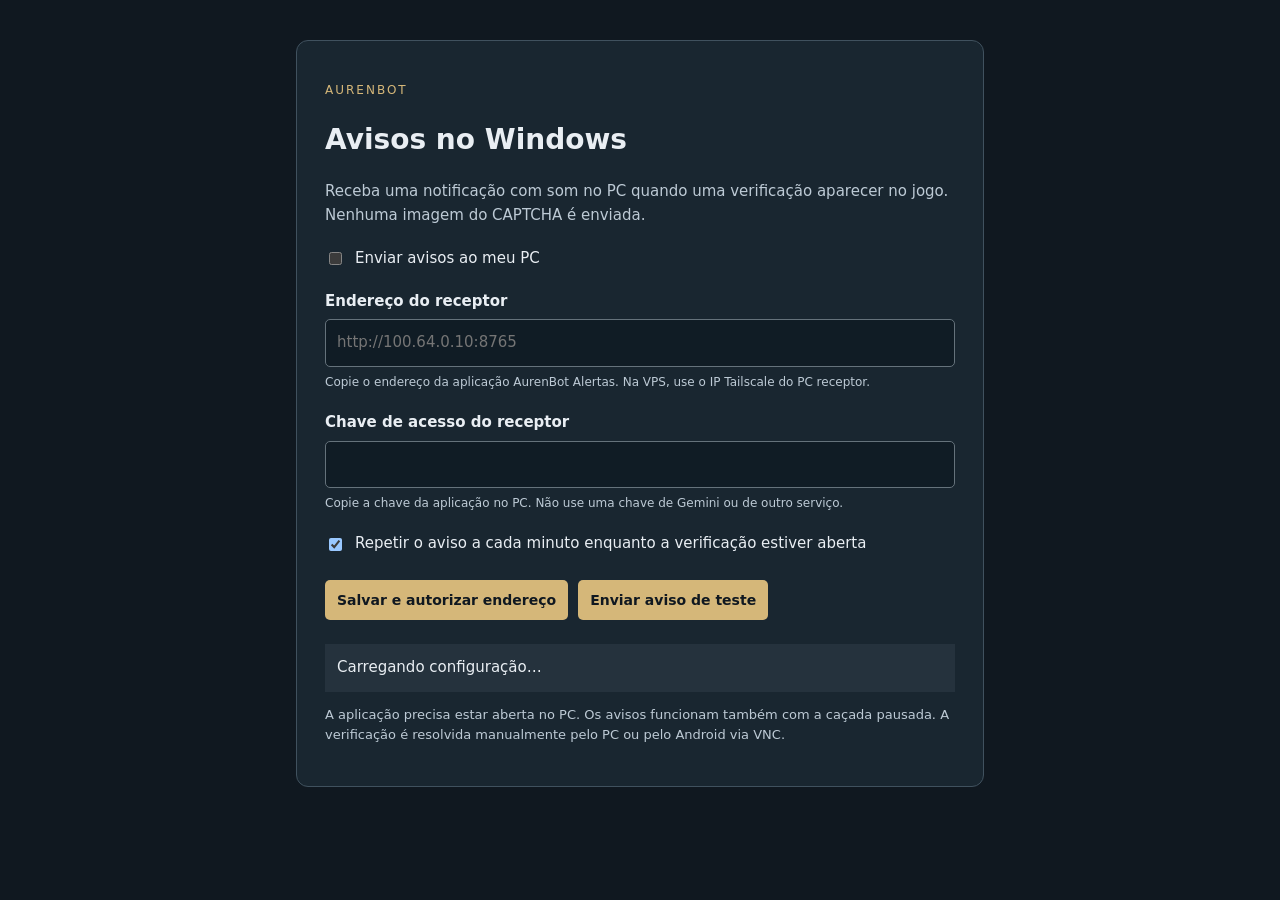
==== notificacoes.html @ 54e7d8a2 "feat: adiciona receptor Windows e avisos de verificação pela rede (3.3.20)" ====
<!doctype html>
<html lang="pt-BR"><head><meta charset="utf-8"><meta name="viewport" content="width=device-width,initial-scale=1"><title>AurenBot — avisos no Windows</title><link rel="stylesheet" href="notificacoes.css"><script src="notificacoes.js" defer></script></head><body><main><p class="eyebrow">AURENBOT</p><h1>Avisos no Windows</h1><p>Receba uma notificação com som no PC quando uma verificação aparecer no jogo. Nenhuma imagem do CAPTCHA é enviada.</p><form id="config"><label class="check"><input id="ativadas" type="checkbox"> Enviar avisos ao meu PC</label><label for="endereco">Endereço do receptor</label><input id="endereco" type="url" placeholder="http://100.64.0.10:8765" autocomplete="off"><small>Copie o endereço da aplicação AurenBot Alertas. Na VPS, use o IP Tailscale do PC receptor.</small><label for="chave">Chave de acesso do receptor</label><input id="chave" type="password" autocomplete="off"><small>Copie a chave da aplicação no PC. Não use uma chave de Gemini ou de outro serviço.</small><label class="check"><input id="repetir" type="checkbox" checked> Repetir o aviso a cada minuto enquanto a verificação estiver aberta</label><div class="actions"><button type="submit">Salvar e autorizar endereço</button><button id="testar" type="button">Enviar aviso de teste</button></div></form><output id="status" role="status">Carregando configuração…</output><p class="note">A aplicação precisa estar aberta no PC. Os avisos funcionam também com a caçada pausada. A verificação é resolvida manualmente pelo PC ou pelo Android via VNC.</p></main></body></html>
---- notificacoes.css ----
:root{font:15px/1.55 system-ui;color:#e9eef3;background:#101820;color-scheme:dark}body{margin:0}main{max-width:630px;margin:40px auto;padding:28px;background:#192630;border:1px solid #40515e;border-radius:12px}.eyebrow{color:#d5b779;letter-spacing:2px;font-size:12px}h1{font-size:28px}label{display:block;margin:20px 0 6px;font-weight:600}input{box-sizing:border-box;width:100%;padding:11px;background:#101c25;color:white;border:1px solid #65727b;border-radius:5px;font:inherit}.check{display:flex;align-items:center;gap:10px;font-weight:400}.check input{width:auto}.actions{display:flex;gap:10px;flex-wrap:wrap;margin:24px 0}button{font:600 14px system-ui;border:0;border-radius:5px;background:#d5b779;color:#101820;padding:12px;cursor:pointer}small,.note,p{color:#bdcad5}small{display:block;margin-top:6px;font-size:12px}output{display:block;background:#25323d;min-height:24px;padding:12px;white-space:pre-wrap}.note{font-size:13px}@media(max-width:700px){main{margin:12px;padding:20px}}
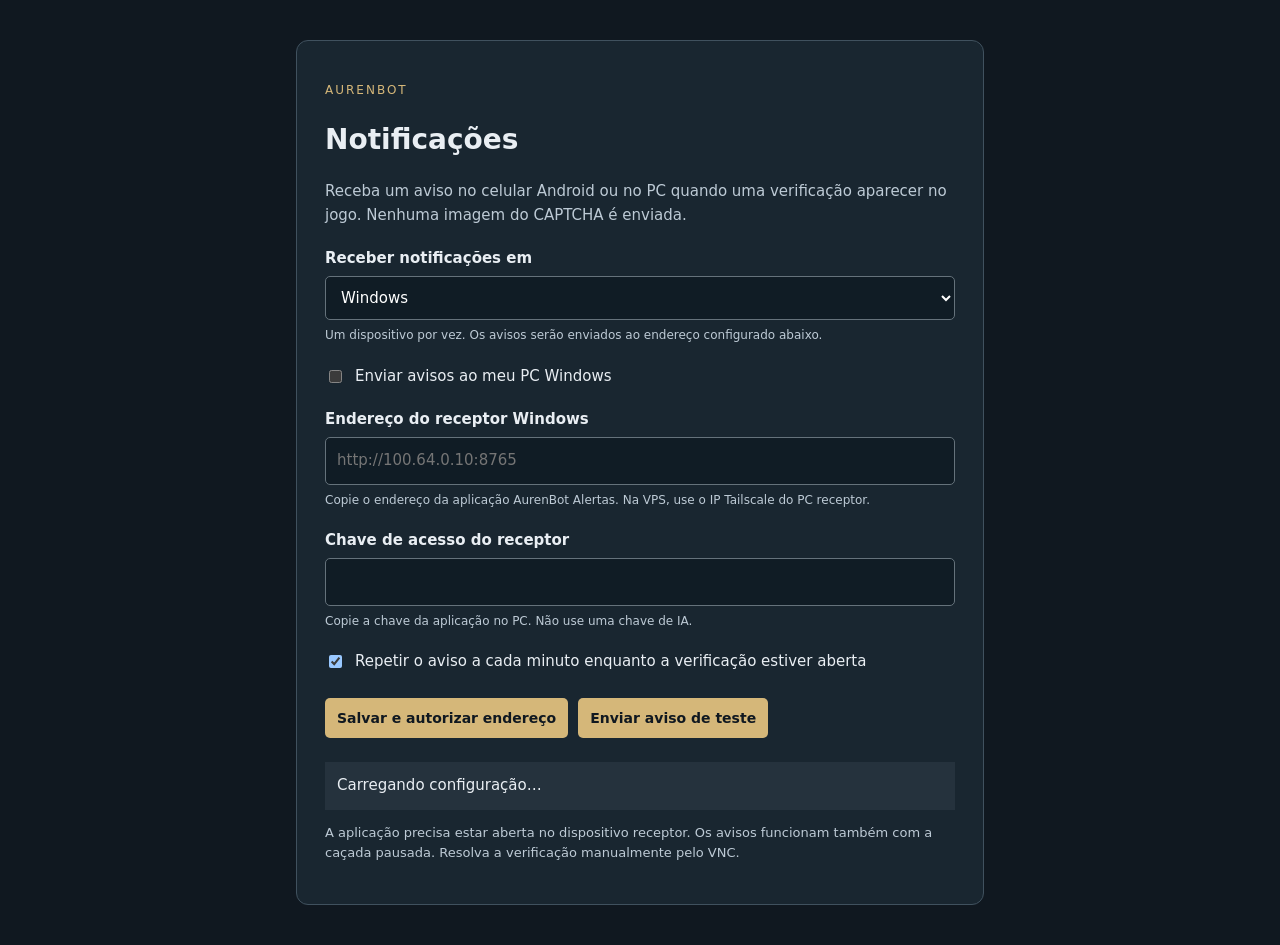
==== commit f1f1ed18: "feat: adiciona menu Android nas notificações da extensão (3.3.22)" ====
--- a/notificacoes.html
+++ b/notificacoes.html
@@ -1,2 +1,34 @@
 <!doctype html>
-<html lang="pt-BR"><head><meta charset="utf-8"><meta name="viewport" content="width=device-width,initial-scale=1"><title>AurenBot — avisos no Windows</title><link rel="stylesheet" href="notificacoes.css"><script src="notificacoes.js" defer></script></head><body><main><p class="eyebrow">AURENBOT</p><h1>Avisos no Windows</h1><p>Receba uma notificação com som no PC quando uma verificação aparecer no jogo. Nenhuma imagem do CAPTCHA é enviada.</p><form id="config"><label class="check"><input id="ativadas" type="checkbox"> Enviar avisos ao meu PC</label><label for="endereco">Endereço do receptor</label><input id="endereco" type="url" placeholder="http://100.64.0.10:8765" autocomplete="off"><small>Copie o endereço da aplicação AurenBot Alertas. Na VPS, use o IP Tailscale do PC receptor.</small><label for="chave">Chave de acesso do receptor</label><input id="chave" type="password" autocomplete="off"><small>Copie a chave da aplicação no PC. Não use uma chave de Gemini ou de outro serviço.</small><label class="check"><input id="repetir" type="checkbox" checked> Repetir o aviso a cada minuto enquanto a verificação estiver aberta</label><div class="actions"><button type="submit">Salvar e autorizar endereço</button><button id="testar" type="button">Enviar aviso de teste</button></div></form><output id="status" role="status">Carregando configuração…</output><p class="note">A aplicação precisa estar aberta no PC. Os avisos funcionam também com a caçada pausada. A verificação é resolvida manualmente pelo PC ou pelo Android via VNC.</p></main></body></html>
+<html lang="pt-BR">
+<head>
+  <meta charset="utf-8"><meta name="viewport" content="width=device-width,initial-scale=1">
+  <title>AurenBot — notificações</title>
+  <link rel="stylesheet" href="notificacoes.css"><script src="notificacoes.js" defer></script>
+</head>
+<body><main>
+  <p class="eyebrow">AURENBOT</p><h1>Notificações</h1>
+  <p>Receba um aviso no celular Android ou no PC quando uma verificação aparecer no jogo. Nenhuma imagem do CAPTCHA é enviada.</p>
+  <form id="config">
+    <label for="destino">Receber notificações em</label>
+    <select id="destino"><option value="windows">Windows</option><option value="android">Android</option></select>
+    <small>Um dispositivo por vez. Os avisos serão enviados ao endereço configurado abaixo.</small>
+    <section id="androidAjuda" class="guide" hidden aria-labelledby="androidTitulo">
+      <h2 id="androidTitulo">Conectar o celular Android</h2>
+      <ol><li>Abra o aplicativo <strong>AurenBot Alertas</strong>, permita notificações e toque em <strong>Iniciar receptor</strong>.</li>
+        <li>Conecte o celular e a VPS ao Tailscale. No aplicativo, copie o endereço do celular (100.x.x.x) e a chave.</li>
+        <li>Cole os dados abaixo, ative os avisos, salve e envie um teste.</li></ol>
+      <p>Para receber com a tela apagada, permita uso de bateria sem restrições para o aplicativo e o Tailscale. Som e vibração são controlados no celular.</p>
+    </section>
+    <label class="check"><input id="ativadas" type="checkbox"> <span id="rotuloAtivar">Enviar avisos ao meu PC Windows</span></label>
+    <label for="endereco" id="rotuloEndereco">Endereço do receptor Windows</label>
+    <input id="endereco" type="url" placeholder="http://100.64.0.10:8765" autocomplete="off">
+    <small id="ajudaEndereco">Copie o endereço da aplicação AurenBot Alertas. Na VPS, use o IP Tailscale do PC receptor.</small>
+    <label for="chave">Chave de acesso do receptor</label>
+    <input id="chave" type="password" autocomplete="off">
+    <small id="ajudaChave">Copie a chave da aplicação no PC. Não use uma chave de IA.</small>
+    <label class="check"><input id="repetir" type="checkbox" checked> Repetir o aviso a cada minuto enquanto a verificação estiver aberta</label>
+    <div class="actions"><button type="submit">Salvar e autorizar endereço</button><button id="testar" type="button">Enviar aviso de teste</button></div>
+  </form>
+  <output id="status" role="status">Carregando configuração…</output>
+  <p class="note" id="notaReceptor">A aplicação precisa estar aberta no dispositivo receptor. Os avisos funcionam também com a caçada pausada. Resolva a verificação manualmente pelo VNC.</p>
+</main></body></html>
--- a/notificacoes.css
+++ b/notificacoes.css
@@ -1 +1,3 @@
-:root{font:15px/1.55 system-ui;color:#e9eef3;background:#101820;color-scheme:dark}body{margin:0}main{max-width:630px;margin:40px auto;padding:28px;background:#192630;border:1px solid #40515e;border-radius:12px}.eyebrow{color:#d5b779;letter-spacing:2px;font-size:12px}h1{font-size:28px}label{display:block;margin:20px 0 6px;font-weight:600}input{box-sizing:border-box;width:100%;padding:11px;background:#101c25;color:white;border:1px solid #65727b;border-radius:5px;font:inherit}.check{display:flex;align-items:center;gap:10px;font-weight:400}.check input{width:auto}.actions{display:flex;gap:10px;flex-wrap:wrap;margin:24px 0}button{font:600 14px system-ui;border:0;border-radius:5px;background:#d5b779;color:#101820;padding:12px;cursor:pointer}small,.note,p{color:#bdcad5}small{display:block;margin-top:6px;font-size:12px}output{display:block;background:#25323d;min-height:24px;padding:12px;white-space:pre-wrap}.note{font-size:13px}@media(max-width:700px){main{margin:12px;padding:20px}}
+:root{font:15px/1.55 system-ui;color:#e9eef3;background:#101820;color-scheme:dark}body{margin:0}main{max-width:630px;margin:40px auto;padding:28px;background:#192630;border:1px solid #40515e;border-radius:12px}.eyebrow{color:#d5b779;letter-spacing:2px;font-size:12px}h1{font-size:28px}label{display:block;margin:20px 0 6px;font-weight:600}input,select{box-sizing:border-box;width:100%;padding:11px;background:#101c25;color:white;border:1px solid #65727b;border-radius:5px;font:inherit}.check{display:flex;align-items:center;gap:10px;font-weight:400}.check input{width:auto}.actions{display:flex;gap:10px;flex-wrap:wrap;margin:24px 0}button{font:600 14px system-ui;border:0;border-radius:5px;background:#d5b779;color:#101820;padding:12px;cursor:pointer}small,.note,p{color:#bdcad5}small{display:block;margin-top:6px;font-size:12px}output{display:block;background:#25323d;min-height:24px;padding:12px;white-space:pre-wrap}.note{font-size:13px}@media(max-width:700px){main{margin:12px;padding:20px}}
+
+.guide{border:1px solid #65727b;border-radius:8px;padding:16px;margin-top:18px;background:#101c25}.guide h2{font-size:18px;margin:0 0 10px}.guide ol{padding-left:22px}.guide li{margin:8px 0}.guide p{font-size:13px;margin-bottom:0}
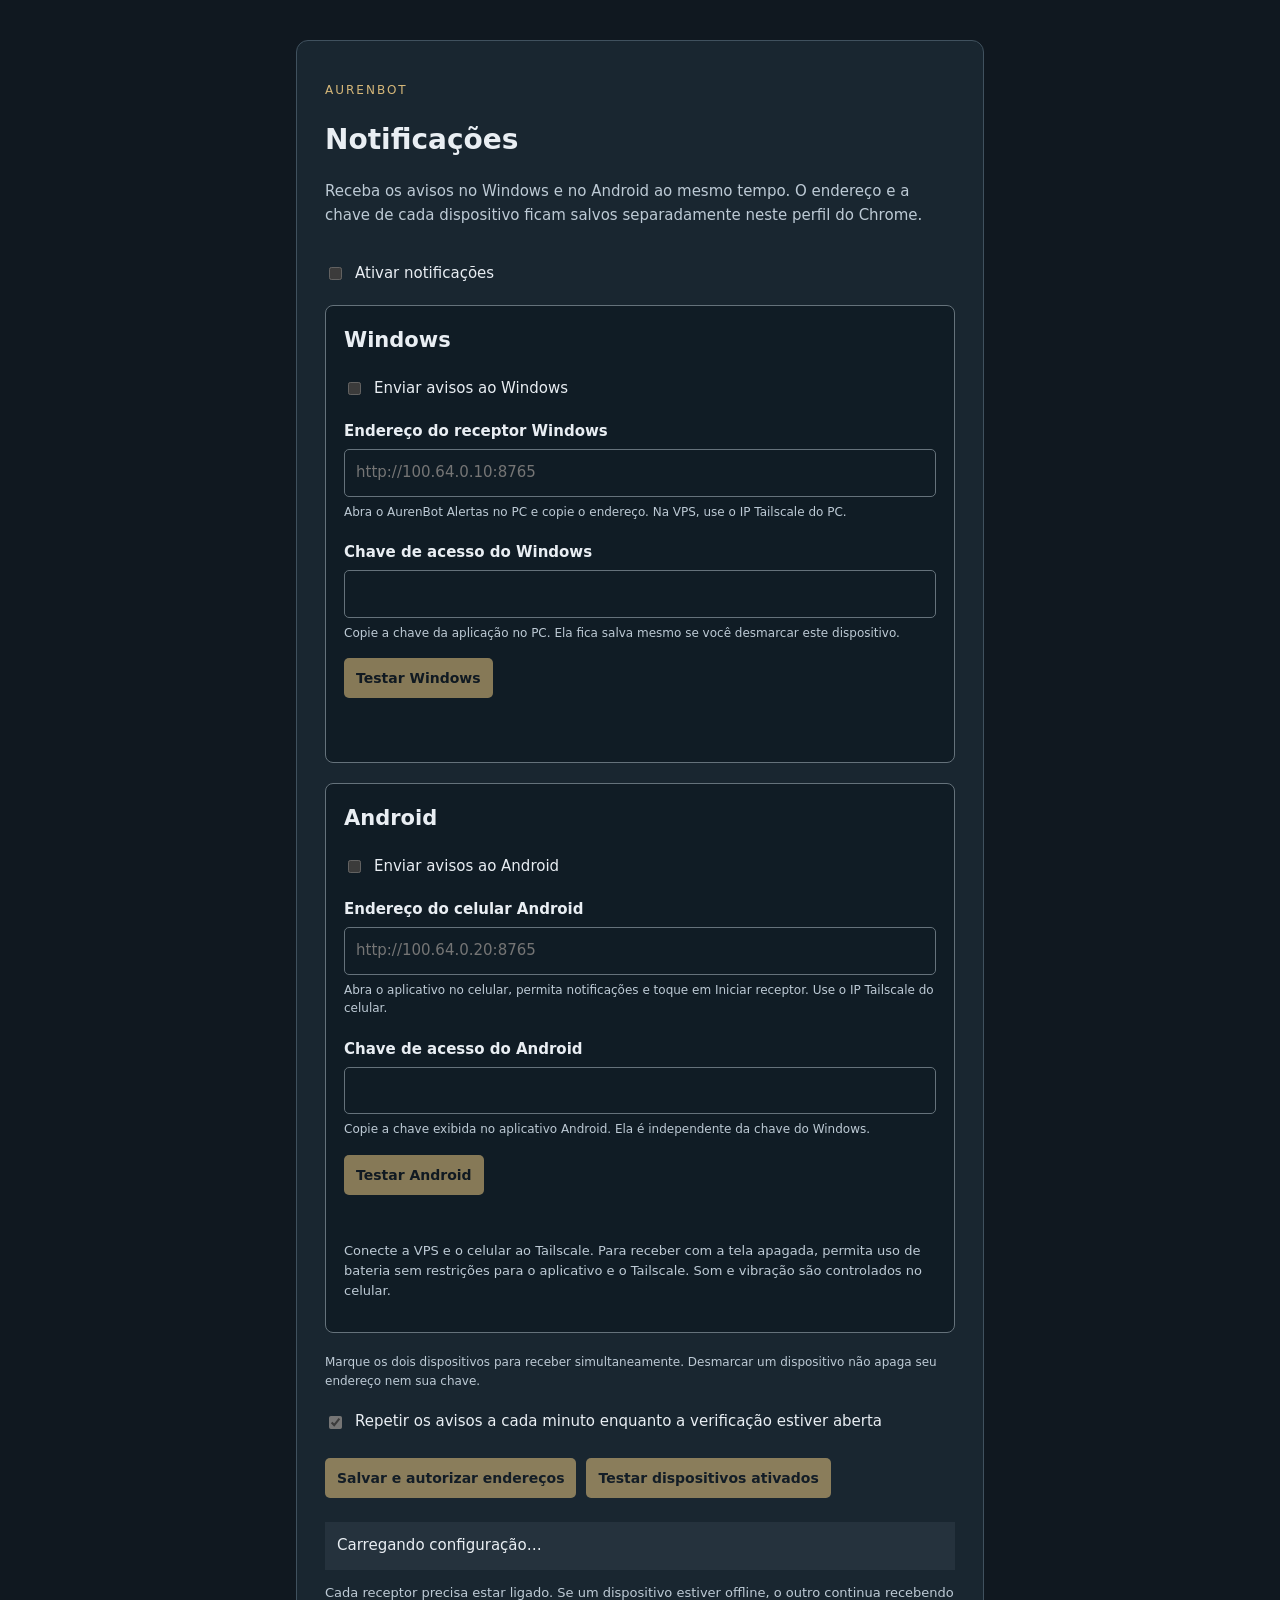
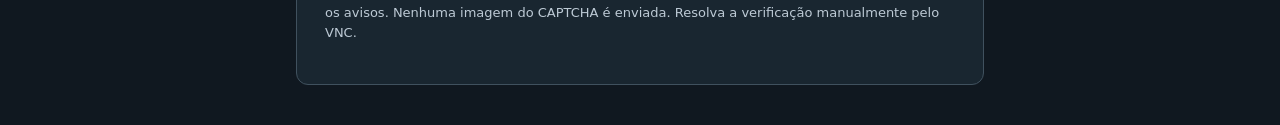
==== commit a106ac63: "feat: envia notificações ao Windows e Android com perfis salvos (3.3.23)" ====
--- a/notificacoes.html
+++ b/notificacoes.html
@@ -3,32 +3,42 @@
 <head>
   <meta charset="utf-8"><meta name="viewport" content="width=device-width,initial-scale=1">
   <title>AurenBot — notificações</title>
-  <link rel="stylesheet" href="notificacoes.css"><script src="notificacoes.js" defer></script>
+  <link rel="stylesheet" href="notificacoes.css"><script src="notificacoes-config.js" defer></script><script src="notificacoes.js" defer></script>
 </head>
 <body><main>
   <p class="eyebrow">AURENBOT</p><h1>Notificações</h1>
-  <p>Receba um aviso no celular Android ou no PC quando uma verificação aparecer no jogo. Nenhuma imagem do CAPTCHA é enviada.</p>
-  <form id="config">
-    <label for="destino">Receber notificações em</label>
-    <select id="destino"><option value="windows">Windows</option><option value="android">Android</option></select>
-    <small>Um dispositivo por vez. Os avisos serão enviados ao endereço configurado abaixo.</small>
-    <section id="androidAjuda" class="guide" hidden aria-labelledby="androidTitulo">
-      <h2 id="androidTitulo">Conectar o celular Android</h2>
-      <ol><li>Abra o aplicativo <strong>AurenBot Alertas</strong>, permita notificações e toque em <strong>Iniciar receptor</strong>.</li>
-        <li>Conecte o celular e a VPS ao Tailscale. No aplicativo, copie o endereço do celular (100.x.x.x) e a chave.</li>
-        <li>Cole os dados abaixo, ative os avisos, salve e envie um teste.</li></ol>
-      <p>Para receber com a tela apagada, permita uso de bateria sem restrições para o aplicativo e o Tailscale. Som e vibração são controlados no celular.</p>
+  <p>Receba os avisos no Windows e no Android ao mesmo tempo. O endereço e a chave de cada dispositivo ficam salvos separadamente neste perfil do Chrome.</p>
+  <form id="config" novalidate><fieldset id="campos" disabled>
+    <label class="check"><input id="ativadas" type="checkbox"> Ativar notificações</label>
+    <section class="device" aria-labelledby="windowsTitulo">
+      <h2 id="windowsTitulo">Windows</h2>
+      <label class="check"><input id="windowsAtivado" type="checkbox"> Enviar avisos ao Windows</label>
+      <label for="windowsEndereco">Endereço do receptor Windows</label>
+      <input id="windowsEndereco" type="url" placeholder="http://100.64.0.10:8765" autocomplete="off">
+      <small>Abra o AurenBot Alertas no PC e copie o endereço. Na VPS, use o IP Tailscale do PC.</small>
+      <label for="windowsChave">Chave de acesso do Windows</label>
+      <input id="windowsChave" type="password" autocomplete="off">
+      <small>Copie a chave da aplicação no PC. Ela fica salva mesmo se você desmarcar este dispositivo.</small>
+      <button id="testarWindows" type="button">Testar Windows</button>
+      <p id="windowsStatus" class="device-status" aria-live="polite"></p>
     </section>
-    <label class="check"><input id="ativadas" type="checkbox"> <span id="rotuloAtivar">Enviar avisos ao meu PC Windows</span></label>
-    <label for="endereco" id="rotuloEndereco">Endereço do receptor Windows</label>
-    <input id="endereco" type="url" placeholder="http://100.64.0.10:8765" autocomplete="off">
-    <small id="ajudaEndereco">Copie o endereço da aplicação AurenBot Alertas. Na VPS, use o IP Tailscale do PC receptor.</small>
-    <label for="chave">Chave de acesso do receptor</label>
-    <input id="chave" type="password" autocomplete="off">
-    <small id="ajudaChave">Copie a chave da aplicação no PC. Não use uma chave de IA.</small>
-    <label class="check"><input id="repetir" type="checkbox" checked> Repetir o aviso a cada minuto enquanto a verificação estiver aberta</label>
-    <div class="actions"><button type="submit">Salvar e autorizar endereço</button><button id="testar" type="button">Enviar aviso de teste</button></div>
-  </form>
+    <section class="device" aria-labelledby="androidTitulo">
+      <h2 id="androidTitulo">Android</h2>
+      <label class="check"><input id="androidAtivado" type="checkbox"> Enviar avisos ao Android</label>
+      <label for="androidEndereco">Endereço do celular Android</label>
+      <input id="androidEndereco" type="url" placeholder="http://100.64.0.20:8765" autocomplete="off">
+      <small>Abra o aplicativo no celular, permita notificações e toque em Iniciar receptor. Use o IP Tailscale do celular.</small>
+      <label for="androidChave">Chave de acesso do Android</label>
+      <input id="androidChave" type="password" autocomplete="off">
+      <small>Copie a chave exibida no aplicativo Android. Ela é independente da chave do Windows.</small>
+      <button id="testarAndroid" type="button">Testar Android</button>
+      <p id="androidStatus" class="device-status" aria-live="polite"></p>
+      <p class="note">Conecte a VPS e o celular ao Tailscale. Para receber com a tela apagada, permita uso de bateria sem restrições para o aplicativo e o Tailscale. Som e vibração são controlados no celular.</p>
+    </section>
+    <small>Marque os dois dispositivos para receber simultaneamente. Desmarcar um dispositivo não apaga seu endereço nem sua chave.</small>
+    <label class="check"><input id="repetir" type="checkbox" checked> Repetir os avisos a cada minuto enquanto a verificação estiver aberta</label>
+    <div class="actions"><button id="salvar" type="submit">Salvar e autorizar endereços</button><button id="testar" type="button">Testar dispositivos ativados</button></div>
+  </fieldset></form>
   <output id="status" role="status">Carregando configuração…</output>
-  <p class="note" id="notaReceptor">A aplicação precisa estar aberta no dispositivo receptor. Os avisos funcionam também com a caçada pausada. Resolva a verificação manualmente pelo VNC.</p>
+  <p class="note">Cada receptor precisa estar ligado. Se um dispositivo estiver offline, o outro continua recebendo os avisos. Nenhuma imagem do CAPTCHA é enviada. Resolva a verificação manualmente pelo VNC.</p>
 </main></body></html>
--- a/notificacoes.css
+++ b/notificacoes.css
@@ -1,3 +1,4 @@
 :root{font:15px/1.55 system-ui;color:#e9eef3;background:#101820;color-scheme:dark}body{margin:0}main{max-width:630px;margin:40px auto;padding:28px;background:#192630;border:1px solid #40515e;border-radius:12px}.eyebrow{color:#d5b779;letter-spacing:2px;font-size:12px}h1{font-size:28px}label{display:block;margin:20px 0 6px;font-weight:600}input,select{box-sizing:border-box;width:100%;padding:11px;background:#101c25;color:white;border:1px solid #65727b;border-radius:5px;font:inherit}.check{display:flex;align-items:center;gap:10px;font-weight:400}.check input{width:auto}.actions{display:flex;gap:10px;flex-wrap:wrap;margin:24px 0}button{font:600 14px system-ui;border:0;border-radius:5px;background:#d5b779;color:#101820;padding:12px;cursor:pointer}small,.note,p{color:#bdcad5}small{display:block;margin-top:6px;font-size:12px}output{display:block;background:#25323d;min-height:24px;padding:12px;white-space:pre-wrap}.note{font-size:13px}@media(max-width:700px){main{margin:12px;padding:20px}}
 
 .guide{border:1px solid #65727b;border-radius:8px;padding:16px;margin-top:18px;background:#101c25}.guide h2{font-size:18px;margin:0 0 10px}.guide ol{padding-left:22px}.guide li{margin:8px 0}.guide p{font-size:13px;margin-bottom:0}
+fieldset{border:0;margin:0;padding:0;min-width:0}.device{border:1px solid #65727b;border-radius:8px;padding:18px;margin:20px 0;background:#101c25}.device h2{font-size:21px;margin:0 0 12px}.device button{margin-top:16px}.device-status{font-size:13px;min-height:20px}button:disabled{opacity:.6;cursor:wait}
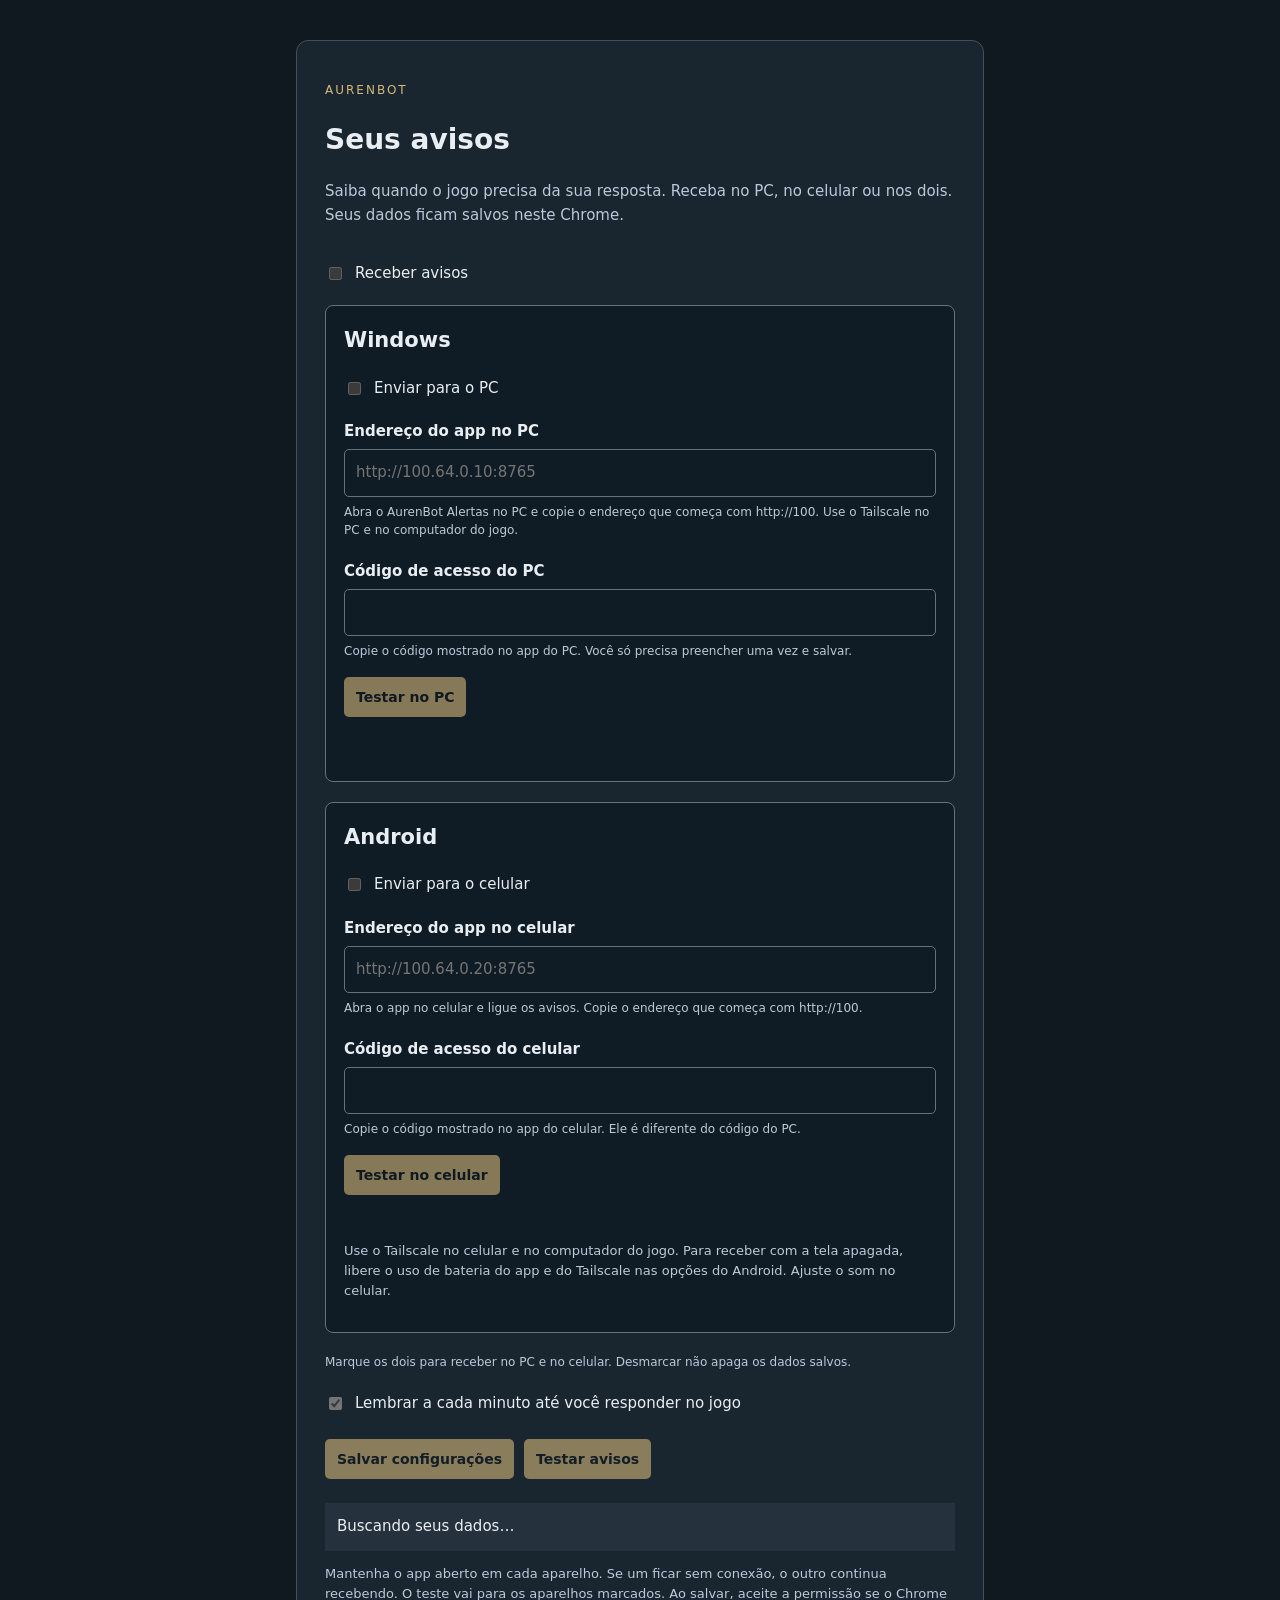
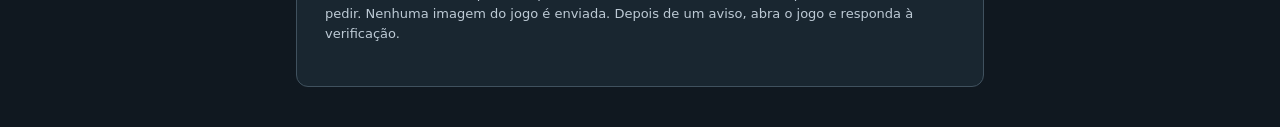
==== commit 3dc2d9df: "copy: simplifica textos da extensão e dos apps sem alterar regras (3.3.24)" ====
--- a/notificacoes.html
+++ b/notificacoes.html
@@ -2,43 +2,43 @@
 <html lang="pt-BR">
 <head>
   <meta charset="utf-8"><meta name="viewport" content="width=device-width,initial-scale=1">
-  <title>AurenBot — notificações</title>
+  <title>AurenBot — seus avisos</title>
   <link rel="stylesheet" href="notificacoes.css"><script src="notificacoes-config.js" defer></script><script src="notificacoes.js" defer></script>
 </head>
 <body><main>
-  <p class="eyebrow">AURENBOT</p><h1>Notificações</h1>
-  <p>Receba os avisos no Windows e no Android ao mesmo tempo. O endereço e a chave de cada dispositivo ficam salvos separadamente neste perfil do Chrome.</p>
+  <p class="eyebrow">AURENBOT</p><h1>Seus avisos</h1>
+  <p>Saiba quando o jogo precisa da sua resposta. Receba no PC, no celular ou nos dois. Seus dados ficam salvos neste Chrome.</p>
   <form id="config" novalidate><fieldset id="campos" disabled>
-    <label class="check"><input id="ativadas" type="checkbox"> Ativar notificações</label>
+    <label class="check"><input id="ativadas" type="checkbox"> Receber avisos</label>
     <section class="device" aria-labelledby="windowsTitulo">
       <h2 id="windowsTitulo">Windows</h2>
-      <label class="check"><input id="windowsAtivado" type="checkbox"> Enviar avisos ao Windows</label>
-      <label for="windowsEndereco">Endereço do receptor Windows</label>
+      <label class="check"><input id="windowsAtivado" type="checkbox"> Enviar para o PC</label>
+      <label for="windowsEndereco">Endereço do app no PC</label>
       <input id="windowsEndereco" type="url" placeholder="http://100.64.0.10:8765" autocomplete="off">
-      <small>Abra o AurenBot Alertas no PC e copie o endereço. Na VPS, use o IP Tailscale do PC.</small>
-      <label for="windowsChave">Chave de acesso do Windows</label>
+      <small>Abra o AurenBot Alertas no PC e copie o endereço que começa com http://100. Use o Tailscale no PC e no computador do jogo.</small>
+      <label for="windowsChave">Código de acesso do PC</label>
       <input id="windowsChave" type="password" autocomplete="off">
-      <small>Copie a chave da aplicação no PC. Ela fica salva mesmo se você desmarcar este dispositivo.</small>
-      <button id="testarWindows" type="button">Testar Windows</button>
+      <small>Copie o código mostrado no app do PC. Você só precisa preencher uma vez e salvar.</small>
+      <button id="testarWindows" type="button">Testar no PC</button>
       <p id="windowsStatus" class="device-status" aria-live="polite"></p>
     </section>
     <section class="device" aria-labelledby="androidTitulo">
       <h2 id="androidTitulo">Android</h2>
-      <label class="check"><input id="androidAtivado" type="checkbox"> Enviar avisos ao Android</label>
-      <label for="androidEndereco">Endereço do celular Android</label>
+      <label class="check"><input id="androidAtivado" type="checkbox"> Enviar para o celular</label>
+      <label for="androidEndereco">Endereço do app no celular</label>
       <input id="androidEndereco" type="url" placeholder="http://100.64.0.20:8765" autocomplete="off">
-      <small>Abra o aplicativo no celular, permita notificações e toque em Iniciar receptor. Use o IP Tailscale do celular.</small>
-      <label for="androidChave">Chave de acesso do Android</label>
+      <small>Abra o app no celular e ligue os avisos. Copie o endereço que começa com http://100.</small>
+      <label for="androidChave">Código de acesso do celular</label>
       <input id="androidChave" type="password" autocomplete="off">
-      <small>Copie a chave exibida no aplicativo Android. Ela é independente da chave do Windows.</small>
-      <button id="testarAndroid" type="button">Testar Android</button>
+      <small>Copie o código mostrado no app do celular. Ele é diferente do código do PC.</small>
+      <button id="testarAndroid" type="button">Testar no celular</button>
       <p id="androidStatus" class="device-status" aria-live="polite"></p>
-      <p class="note">Conecte a VPS e o celular ao Tailscale. Para receber com a tela apagada, permita uso de bateria sem restrições para o aplicativo e o Tailscale. Som e vibração são controlados no celular.</p>
+      <p class="note">Use o Tailscale no celular e no computador do jogo. Para receber com a tela apagada, libere o uso de bateria do app e do Tailscale nas opções do Android. Ajuste o som no celular.</p>
     </section>
-    <small>Marque os dois dispositivos para receber simultaneamente. Desmarcar um dispositivo não apaga seu endereço nem sua chave.</small>
-    <label class="check"><input id="repetir" type="checkbox" checked> Repetir os avisos a cada minuto enquanto a verificação estiver aberta</label>
-    <div class="actions"><button id="salvar" type="submit">Salvar e autorizar endereços</button><button id="testar" type="button">Testar dispositivos ativados</button></div>
+    <small>Marque os dois para receber no PC e no celular. Desmarcar não apaga os dados salvos.</small>
+    <label class="check"><input id="repetir" type="checkbox" checked> Lembrar a cada minuto até você responder no jogo</label>
+    <div class="actions"><button id="salvar" type="submit">Salvar configurações</button><button id="testar" type="button">Testar avisos</button></div>
   </fieldset></form>
-  <output id="status" role="status">Carregando configuração…</output>
-  <p class="note">Cada receptor precisa estar ligado. Se um dispositivo estiver offline, o outro continua recebendo os avisos. Nenhuma imagem do CAPTCHA é enviada. Resolva a verificação manualmente pelo VNC.</p>
+  <output id="status" role="status">Buscando seus dados…</output>
+  <p class="note">Mantenha o app aberto em cada aparelho. Se um ficar sem conexão, o outro continua recebendo. O teste vai para os aparelhos marcados. Ao salvar, aceite a permissão se o Chrome pedir. Nenhuma imagem do jogo é enviada. Depois de um aviso, abra o jogo e responda à verificação.</p>
 </main></body></html>
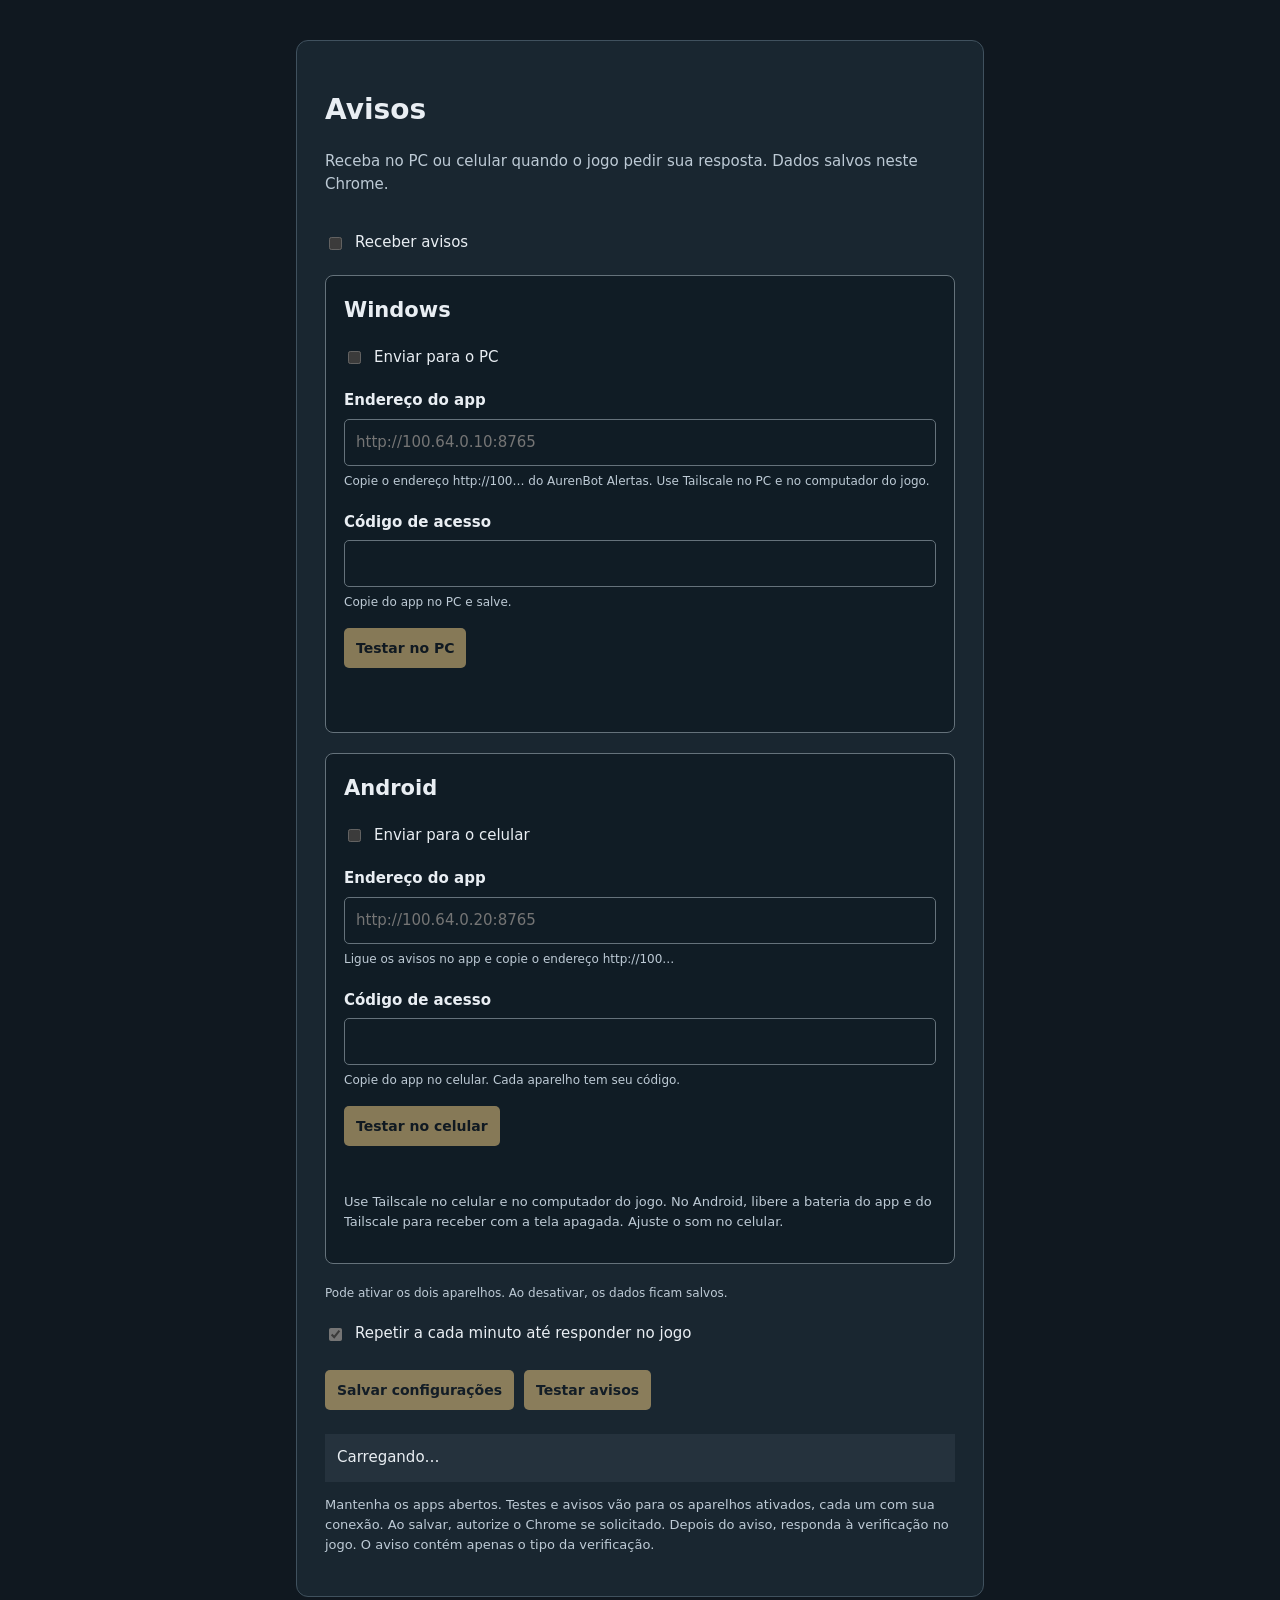
==== commit 48d7f765: "perf: simplifica painel e acelera respostas da automação (3.3.41)" ====
--- a/notificacoes.html
+++ b/notificacoes.html
@@ -2,43 +2,43 @@
 <html lang="pt-BR">
 <head>
   <meta charset="utf-8"><meta name="viewport" content="width=device-width,initial-scale=1">
-  <title>AurenBot — seus avisos</title>
+  <title>AurenBot — Avisos</title>
   <link rel="stylesheet" href="notificacoes.css"><script src="notificacoes-config.js" defer></script><script src="notificacoes.js" defer></script>
 </head>
 <body><main>
-  <p class="eyebrow">AURENBOT</p><h1>Seus avisos</h1>
-  <p>Saiba quando o jogo precisa da sua resposta. Receba no PC, no celular ou nos dois. Seus dados ficam salvos neste Chrome.</p>
+  <h1>Avisos</h1>
+  <p>Receba no PC ou celular quando o jogo pedir sua resposta. Dados salvos neste Chrome.</p>
   <form id="config" novalidate><fieldset id="campos" disabled>
     <label class="check"><input id="ativadas" type="checkbox"> Receber avisos</label>
     <section class="device" aria-labelledby="windowsTitulo">
       <h2 id="windowsTitulo">Windows</h2>
       <label class="check"><input id="windowsAtivado" type="checkbox"> Enviar para o PC</label>
-      <label for="windowsEndereco">Endereço do app no PC</label>
+      <label for="windowsEndereco">Endereço do app</label>
       <input id="windowsEndereco" type="url" placeholder="http://100.64.0.10:8765" autocomplete="off">
-      <small>Abra o AurenBot Alertas no PC e copie o endereço que começa com http://100. Use o Tailscale no PC e no computador do jogo.</small>
-      <label for="windowsChave">Código de acesso do PC</label>
+      <small>Copie o endereço http://100… do AurenBot Alertas. Use Tailscale no PC e no computador do jogo.</small>
+      <label for="windowsChave">Código de acesso</label>
       <input id="windowsChave" type="password" autocomplete="off">
-      <small>Copie o código mostrado no app do PC. Você só precisa preencher uma vez e salvar.</small>
+      <small>Copie do app no PC e salve.</small>
       <button id="testarWindows" type="button">Testar no PC</button>
       <p id="windowsStatus" class="device-status" aria-live="polite"></p>
     </section>
     <section class="device" aria-labelledby="androidTitulo">
       <h2 id="androidTitulo">Android</h2>
       <label class="check"><input id="androidAtivado" type="checkbox"> Enviar para o celular</label>
-      <label for="androidEndereco">Endereço do app no celular</label>
+      <label for="androidEndereco">Endereço do app</label>
       <input id="androidEndereco" type="url" placeholder="http://100.64.0.20:8765" autocomplete="off">
-      <small>Abra o app no celular e ligue os avisos. Copie o endereço que começa com http://100.</small>
-      <label for="androidChave">Código de acesso do celular</label>
+      <small>Ligue os avisos no app e copie o endereço http://100…</small>
+      <label for="androidChave">Código de acesso</label>
       <input id="androidChave" type="password" autocomplete="off">
-      <small>Copie o código mostrado no app do celular. Ele é diferente do código do PC.</small>
+      <small>Copie do app no celular. Cada aparelho tem seu código.</small>
       <button id="testarAndroid" type="button">Testar no celular</button>
       <p id="androidStatus" class="device-status" aria-live="polite"></p>
-      <p class="note">Use o Tailscale no celular e no computador do jogo. Para receber com a tela apagada, libere o uso de bateria do app e do Tailscale nas opções do Android. Ajuste o som no celular.</p>
+      <p class="note">Use Tailscale no celular e no computador do jogo. No Android, libere a bateria do app e do Tailscale para receber com a tela apagada. Ajuste o som no celular.</p>
     </section>
-    <small>Marque os dois para receber no PC e no celular. Desmarcar não apaga os dados salvos.</small>
-    <label class="check"><input id="repetir" type="checkbox" checked> Lembrar a cada minuto até você responder no jogo</label>
+    <small>Pode ativar os dois aparelhos. Ao desativar, os dados ficam salvos.</small>
+    <label class="check"><input id="repetir" type="checkbox" checked> Repetir a cada minuto até responder no jogo</label>
     <div class="actions"><button id="salvar" type="submit">Salvar configurações</button><button id="testar" type="button">Testar avisos</button></div>
   </fieldset></form>
-  <output id="status" role="status">Buscando seus dados…</output>
-  <p class="note">Mantenha o app aberto em cada aparelho. Se um ficar sem conexão, o outro continua recebendo. O teste vai para os aparelhos marcados. Ao salvar, aceite a permissão se o Chrome pedir. Nenhuma imagem do jogo é enviada. Depois de um aviso, abra o jogo e responda à verificação.</p>
+  <output id="status" role="status">Carregando…</output>
+  <p class="note">Mantenha os apps abertos. Testes e avisos vão para os aparelhos ativados, cada um com sua conexão. Ao salvar, autorize o Chrome se solicitado. Depois do aviso, responda à verificação no jogo. O aviso contém apenas o tipo da verificação.</p>
 </main></body></html>
--- a/notificacoes.css
+++ b/notificacoes.css
@@ -1,4 +1,3 @@
-:root{font:15px/1.55 system-ui;color:#e9eef3;background:#101820;color-scheme:dark}body{margin:0}main{max-width:630px;margin:40px auto;padding:28px;background:#192630;border:1px solid #40515e;border-radius:12px}.eyebrow{color:#d5b779;letter-spacing:2px;font-size:12px}h1{font-size:28px}label{display:block;margin:20px 0 6px;font-weight:600}input,select{box-sizing:border-box;width:100%;padding:11px;background:#101c25;color:white;border:1px solid #65727b;border-radius:5px;font:inherit}.check{display:flex;align-items:center;gap:10px;font-weight:400}.check input{width:auto}.actions{display:flex;gap:10px;flex-wrap:wrap;margin:24px 0}button{font:600 14px system-ui;border:0;border-radius:5px;background:#d5b779;color:#101820;padding:12px;cursor:pointer}small,.note,p{color:#bdcad5}small{display:block;margin-top:6px;font-size:12px}output{display:block;background:#25323d;min-height:24px;padding:12px;white-space:pre-wrap}.note{font-size:13px}@media(max-width:700px){main{margin:12px;padding:20px}}
+:root{font:15px/1.55 system-ui;color:#e9eef3;background:#101820;color-scheme:dark}body{margin:0}main{max-width:630px;margin:40px auto;padding:28px;background:#192630;border:1px solid #40515e;border-radius:12px}h1{font-size:28px}label{display:block;margin:20px 0 6px;font-weight:600}input,select{box-sizing:border-box;width:100%;padding:11px;background:#101c25;color:white;border:1px solid #65727b;border-radius:5px;font:inherit}.check{display:flex;align-items:center;gap:10px;font-weight:400}.check input{width:auto}.actions{display:flex;gap:10px;flex-wrap:wrap;margin:24px 0}button{font:600 14px system-ui;border:0;border-radius:5px;background:#d5b779;color:#101820;padding:12px;cursor:pointer}small,.note,p{color:#bdcad5}small{display:block;margin-top:6px;font-size:12px}output{display:block;background:#25323d;min-height:24px;padding:12px;white-space:pre-wrap}.note{font-size:13px}@media(max-width:700px){main{margin:12px;padding:20px}}
 
-.guide{border:1px solid #65727b;border-radius:8px;padding:16px;margin-top:18px;background:#101c25}.guide h2{font-size:18px;margin:0 0 10px}.guide ol{padding-left:22px}.guide li{margin:8px 0}.guide p{font-size:13px;margin-bottom:0}
 fieldset{border:0;margin:0;padding:0;min-width:0}.device{border:1px solid #65727b;border-radius:8px;padding:18px;margin:20px 0;background:#101c25}.device h2{font-size:21px;margin:0 0 12px}.device button{margin-top:16px}.device-status{font-size:13px;min-height:20px}button:disabled{opacity:.6;cursor:wait}
